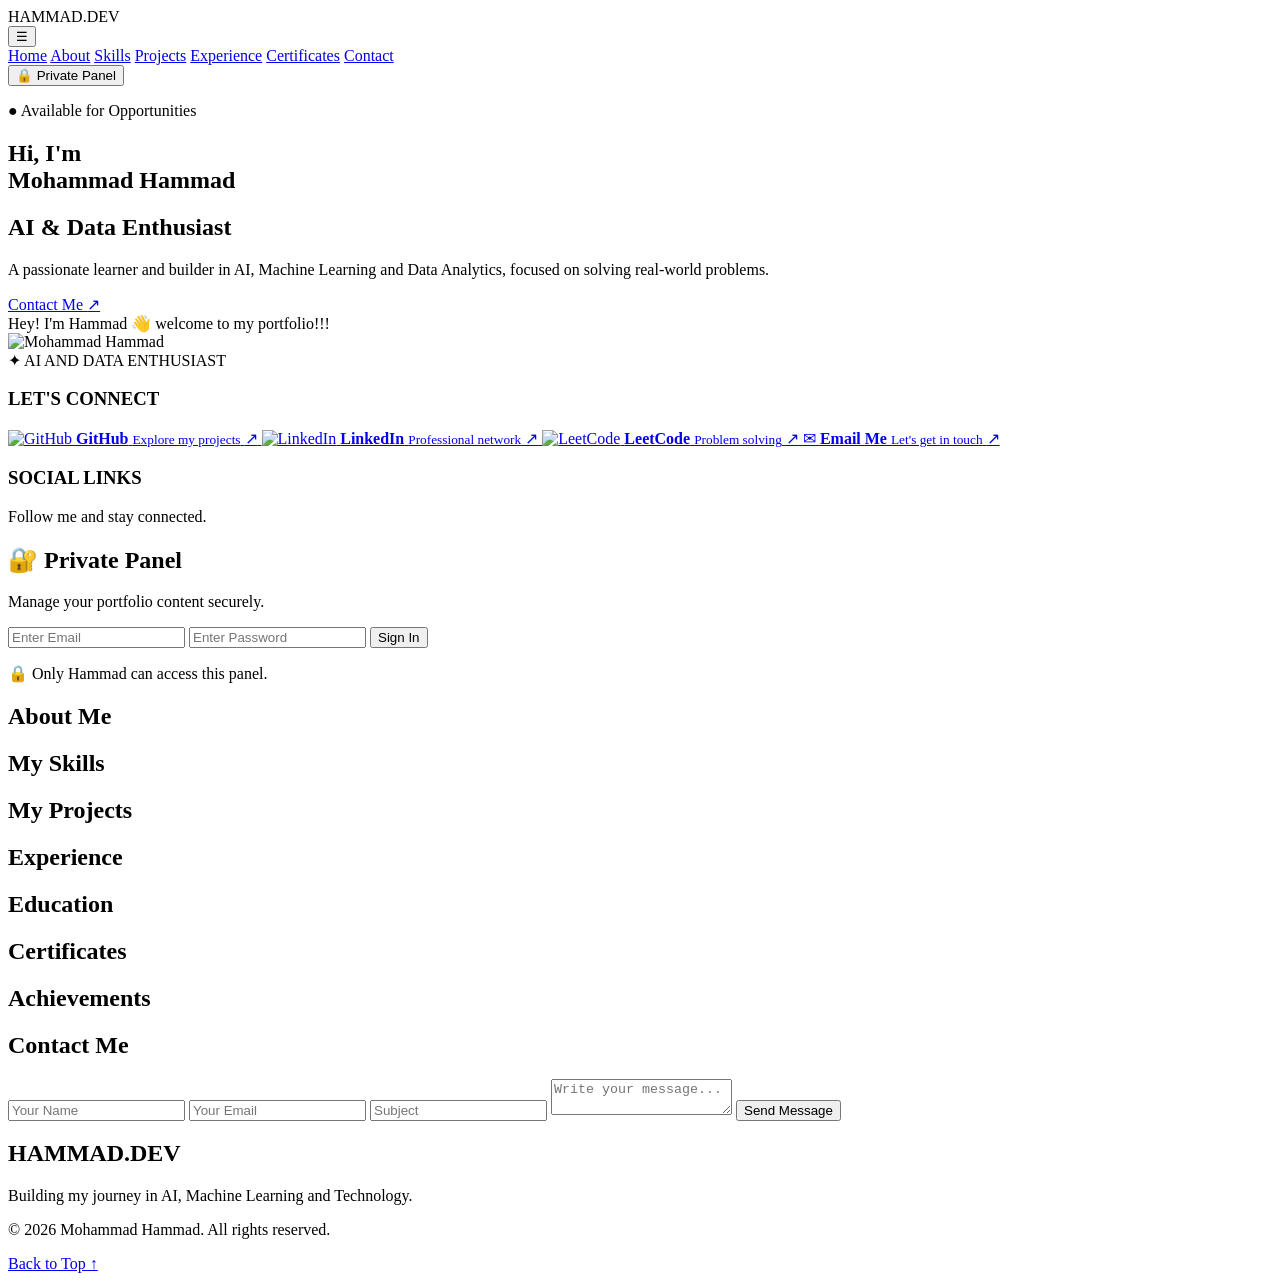
==== index.html @ 55e9fec9 "Add files via upload" ====
<!DOCTYPE html>
<html lang="en">

<head>
    <meta charset="UTF-8">
    <meta name="viewport" content="width=device-width, initial-scale=1.0">

    <title>Mohammad Hammad | Portfolio</title>

    <link rel="stylesheet" href="style.css">
    <meta name="description"
content="Mohammad Hammad's portfolio — AI, Machine Learning, Python and Data Analytics projects, skills and experience.">

<meta name="author" content="Mohammad Hammad">

<meta name="keywords"
content="Mohammad Hammad, AI, Machine Learning, Python, Data Analytics, Portfolio">

<meta property="og:title" content="Mohammad Hammad | HAMMAD.DEV">

<meta property="og:description"
content="Explore my journey in Artificial Intelligence, Machine Learning and Data Analytics.">

<meta property="og:type" content="website">

<meta name="theme-color" content="#020b12">
<link rel="icon" type="image/png" href="images/favicon.png">
</head>

<body>

    <!-- Navigation Bar -->
    <header>
        <div class="logo">HAMMAD<span>.DEV</span></div>
<button id="menuToggle" class="menu-toggle">☰</button>
        <nav>
            <a href="#home">Home</a>
            <a href="#about">About</a>
            <a href="#skills">Skills</a>
            <a href="#projects">Projects</a>
            <a href="#experience">Experience</a>
            <a href="#certificates">Certificates</a>
            <a href="#contact">Contact</a>
        </nav>

        <button id="panelButton">🔒 Private Panel</button>
    </header>

    

    <!-- Main Homepage -->
    <!-- Main Homepage -->
<main id="home">

    <section class="hero">

        <!-- LEFT SIDE: Introduction -->
        <div class="hero-text">

            <p class="availability">
                ● Available for Opportunities
            </p>

            <h1>
                Hi, I'm<br>
                Mohammad <span>Hammad</span>
            </h1>

            <h2>AI & Data Enthusiast</h2>

            <p>
                A passionate learner and builder in AI,
                Machine Learning and Data Analytics,
                focused on solving real-world problems.
            </p>

            <a href="#contact" class="primary-btn">
                Contact Me <span>↗</span>
            </a>

        </div>


        <!-- RIGHT SIDE: Animated Bitmoji -->
        <div class="hero-visual">

            <div class="avatar-orbit"></div>

            <div class="avatar-glow"></div>

            <div class="avatar-container">

                <div class="hello-bubble">
                    Hey! I'm Hammad 👋 welcome to my portfolio!!!
                </div>

                <img
                    src="images/avatar.jpg"
                    alt="Mohammad Hammad"
                    class="profile-avatar"
                >

                <div class="avatar-badge">
                    ✦ AI AND DATA ENTHUSIAST
                </div>

            </div>

        </div>

    </section>


    <!-- Professional Connections -->
    <section class="connection-section">

        <h3 class="connection-heading">LET'S CONNECT</h3>

        <div class="featured-links">

            <!-- GitHub -->
            <a href="https://github.com/YOUR_USERNAME"
               target="_blank"
               rel="noopener noreferrer"
               class="featured-link">

                <img src="https://cdn.simpleicons.org/github/FFFFFF"
                     alt="GitHub">

                <span>
                    <strong>GitHub</strong>
                    <small>Explore my projects</small>
                </span>

                <span class="link-arrow">↗</span>
            </a>


            <!-- LinkedIn -->
            <a href="https://linkedin.com/in/YOUR_USERNAME"
               target="_blank"
               rel="noopener noreferrer"
               class="featured-link">

                <img src="https://cdn.simpleicons.org/linkedin/0A66C2"
                     alt="LinkedIn">

                <span>
                    <strong>LinkedIn</strong>
                    <small>Professional network</small>
                </span>

                <span class="link-arrow">↗</span>
            </a>


            <!-- LeetCode -->
            <a href="https://leetcode.com/u/YOUR_USERNAME/"
               target="_blank"
               rel="noopener noreferrer"
               class="featured-link">

                <img src="https://cdn.simpleicons.org/leetcode/FFA116"
                     alt="LeetCode">

                <span>
                    <strong>LeetCode</strong>
                    <small>Problem solving</small>
                </span>

                <span class="link-arrow">↗</span>
            </a>


            <!-- Email -->
            <a href="mailto:YOUR_EMAIL@gmail.com"
               class="featured-link">

                <span class="email-icon">✉</span>

                <span>
                    <strong>Email Me</strong>
                    <small>Let's get in touch</small>
                </span>

                <span class="link-arrow">↗</span>
            </a>

        </div>

    </section>


    <!-- Social Media -->
    <section class="social-section">

        <h3 class="connection-heading">SOCIAL LINKS</h3>

        <p class="social-description">
            Follow me and stay connected.
        </p>

        <div id="socialLinks" class="social-links"></div>

    </section>

</main>
        <!-- Private Panel -->
        <section class="private-panel" id="privatePanel">

            <h2>🔐 Private Panel</h2>

            <p>Manage your portfolio content securely.</p>

            <form id="loginForm">

                <input type="email" placeholder="Enter Email" required>

                <input type="password" placeholder="Enter Password" required>

                <button type="submit">Sign In</button>

            </form>

            <p class="security-note">
                🔒 Only Hammad can access this panel.
            </p>

        </section>
        <!-- About Section -->
<!-- About -->
<section id="about">
    <h2>About Me</h2>
    <div id="publicAbout" class="about-list"></div>
</section>

<!-- Skills -->
<section id="skills">
    <h2>My Skills</h2>
    <div id="publicSkills" class="skill-list"></div>
</section>

<!-- Projects -->
<section id="projects">
    <h2>My Projects</h2>
    <div id="publicProjects" class="public-projects"></div>
</section>

<!-- Experience -->
<section id="experience">
    <h2>Experience</h2>
    <div id="publicExperience"></div>
</section>

<!-- Education -->
<section id="education">
    <h2>Education</h2>
    <div id="publicEducation"></div>
</section>

<!-- Certificates -->
<section id="certificates">
    <h2>Certificates</h2>
    <div id="publicCertificates"></div>
</section>

<!-- Achievements -->
<section id="achievements">
    <h2>Achievements</h2>
    <div id="publicAchievements"></div>
</section>

<!-- Contact -->
<section id="contact">
    <h2>Contact Me</h2>
    <div id="publicContact"></div>
</section>
<form id="contactForm" class="contact-form">

    <input
        type="text"
        id="contactName"
        placeholder="Your Name"
        maxlength="100"
        required
    >

    <input
        type="email"
        id="contactEmail"
        placeholder="Your Email"
        maxlength="254"
        required
    >

    <input
        type="text"
        id="contactSubject"
        placeholder="Subject"
        maxlength="200"
        required
    >

    <textarea
        id="contactMessage"
        placeholder="Write your message..."
        maxlength="5000"
        required
    ></textarea>

    <button type="submit" id="sendMessage">
        Send Message
    </button>

    <p id="contactStatus"></p>

</form>

    </main>

    <script src="script.js"></script>
    <script type="module" src="portfolio.js"></script>
<footer class="site-footer">

    <h2>HAMMAD<span>.DEV</span></h2>

    <p>Building my journey in AI, Machine Learning and Technology.</p>

    <p>© 2026 Mohammad Hammad. All rights reserved.</p>

    <a href="#home">Back to Top ↑</a>

</footer>
</body>
</html>
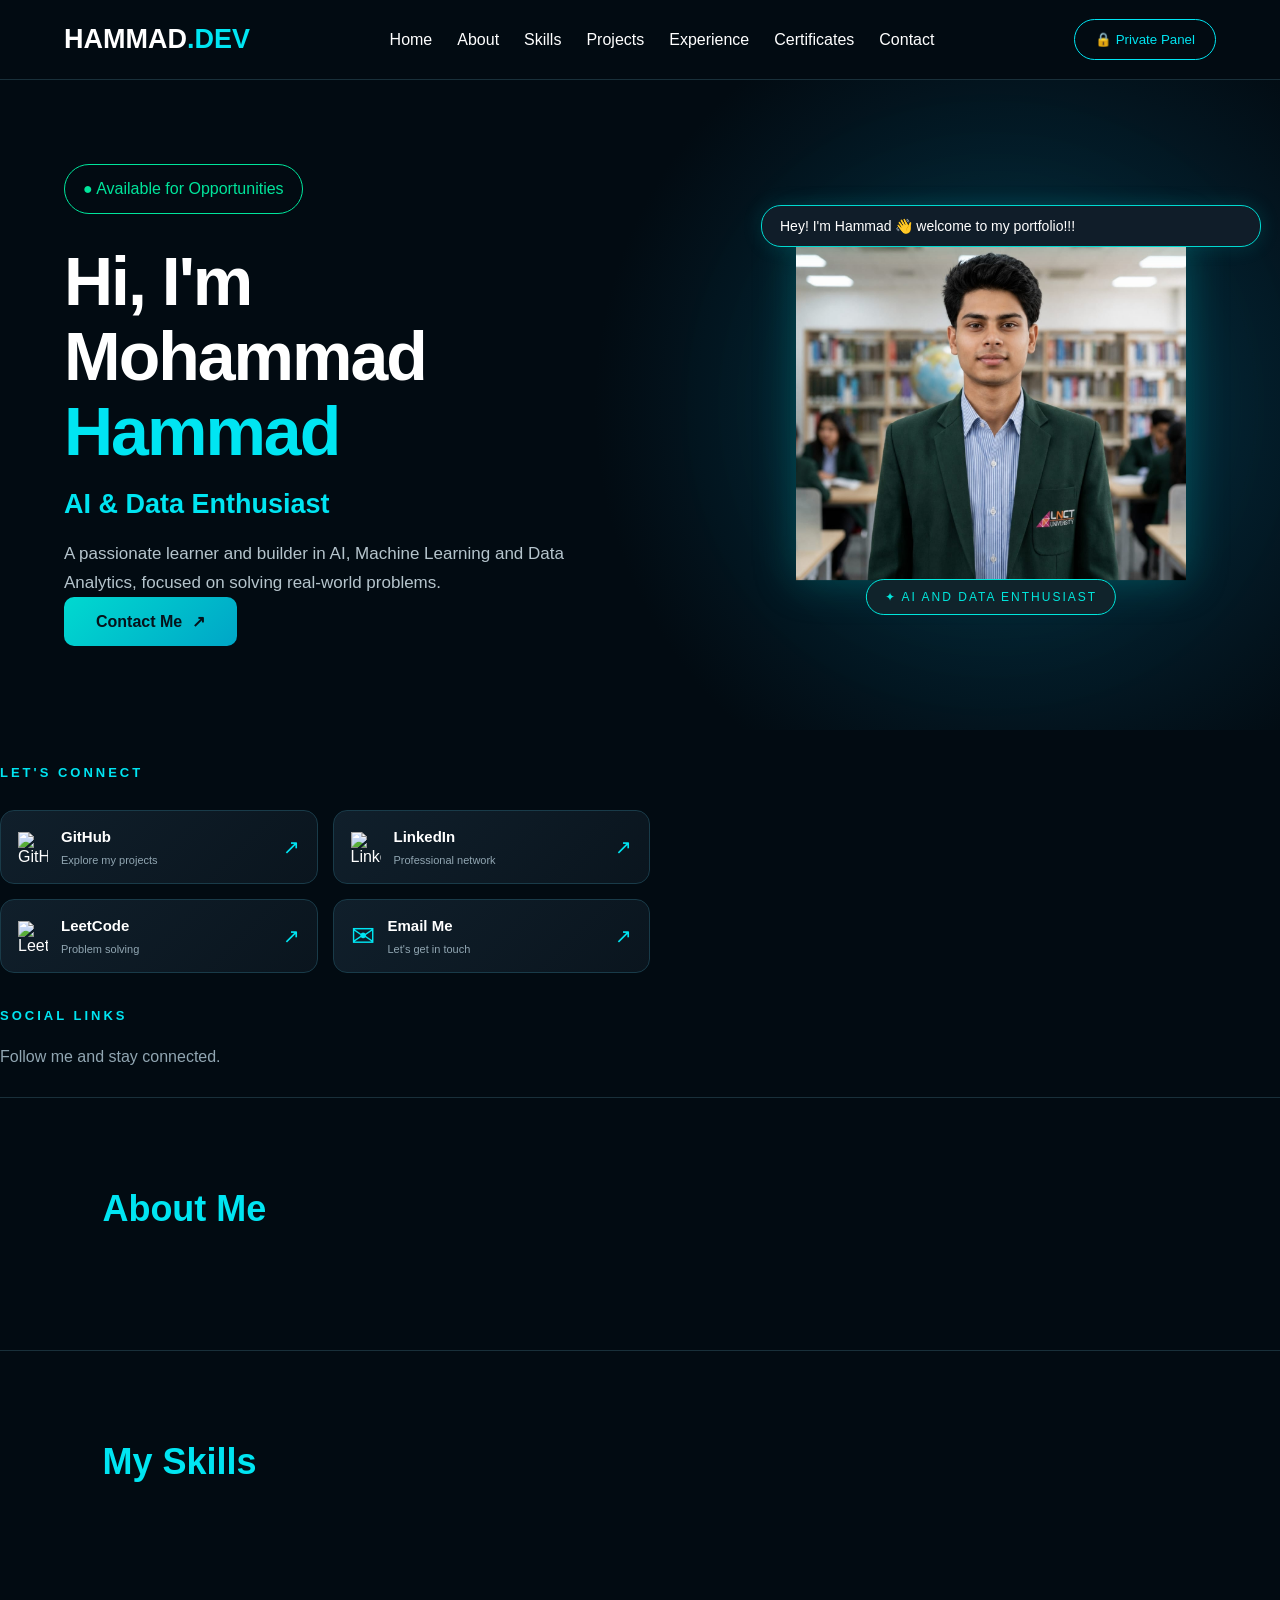
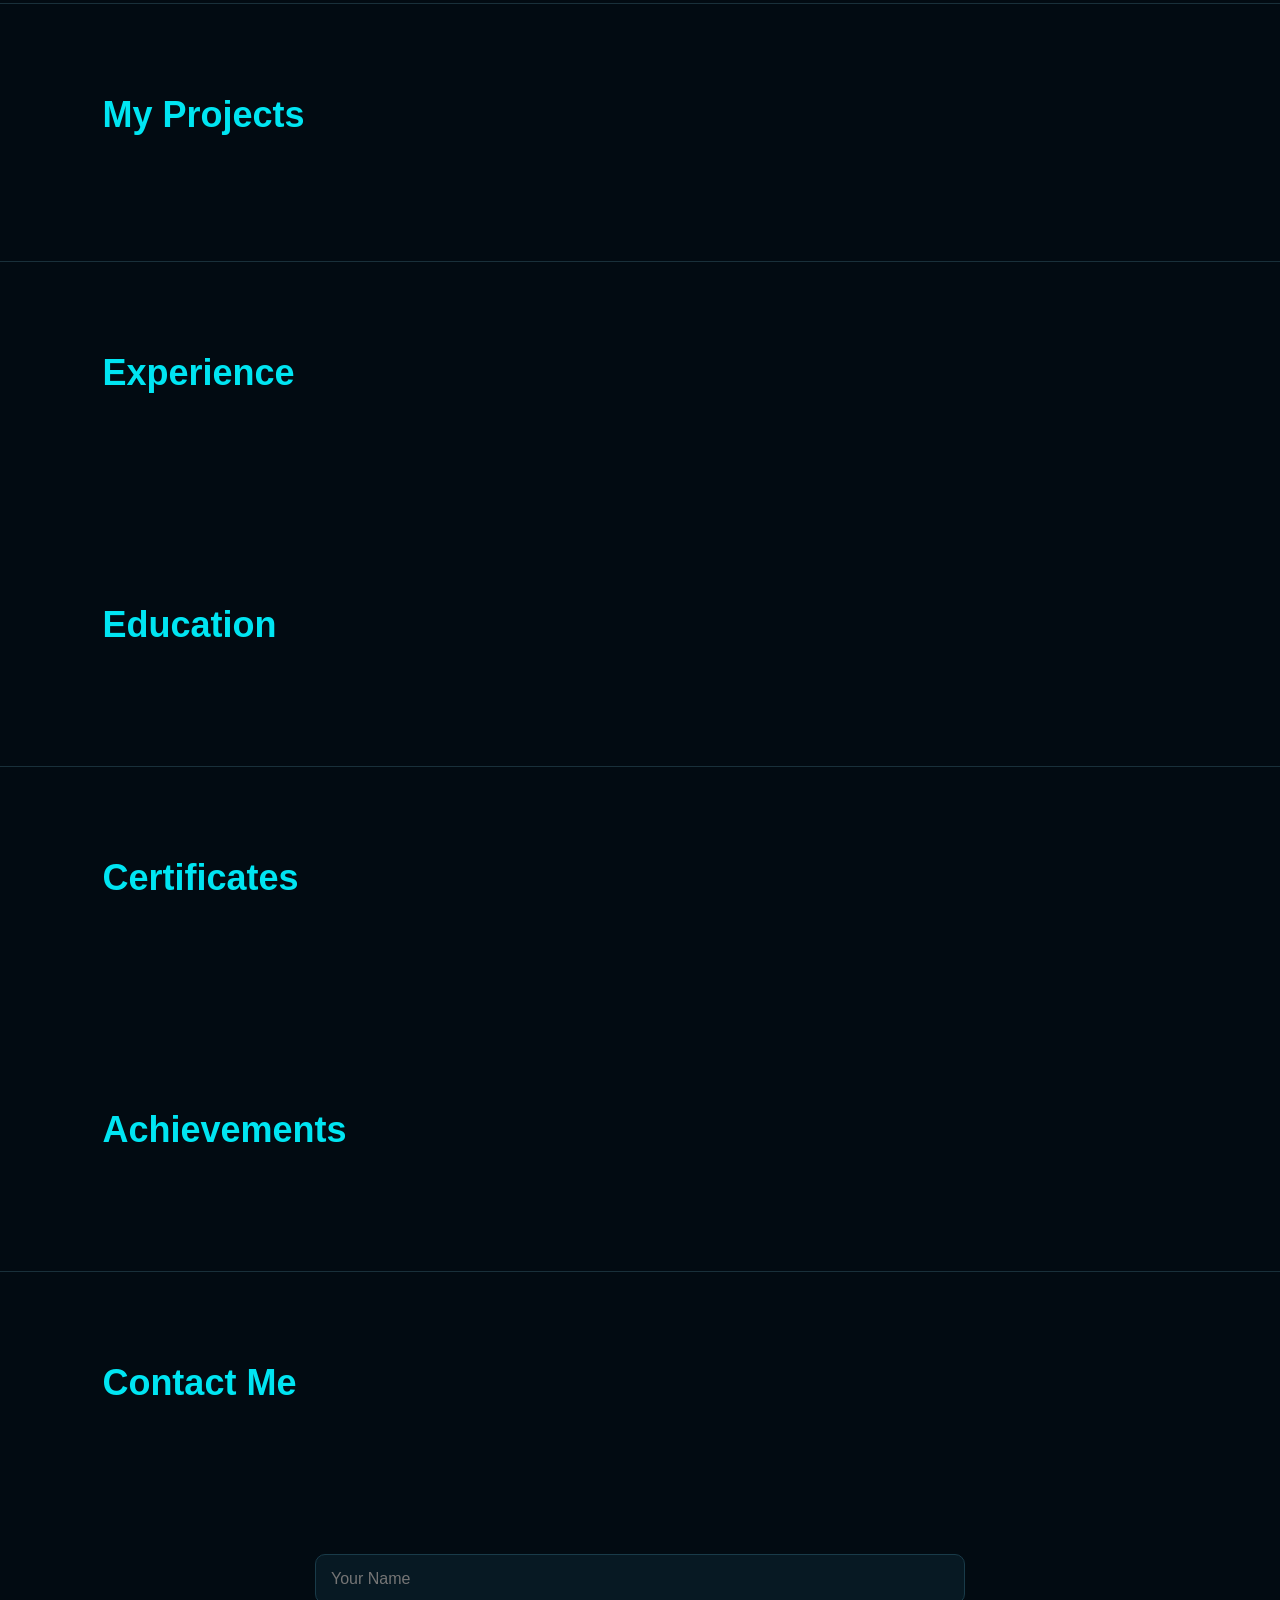
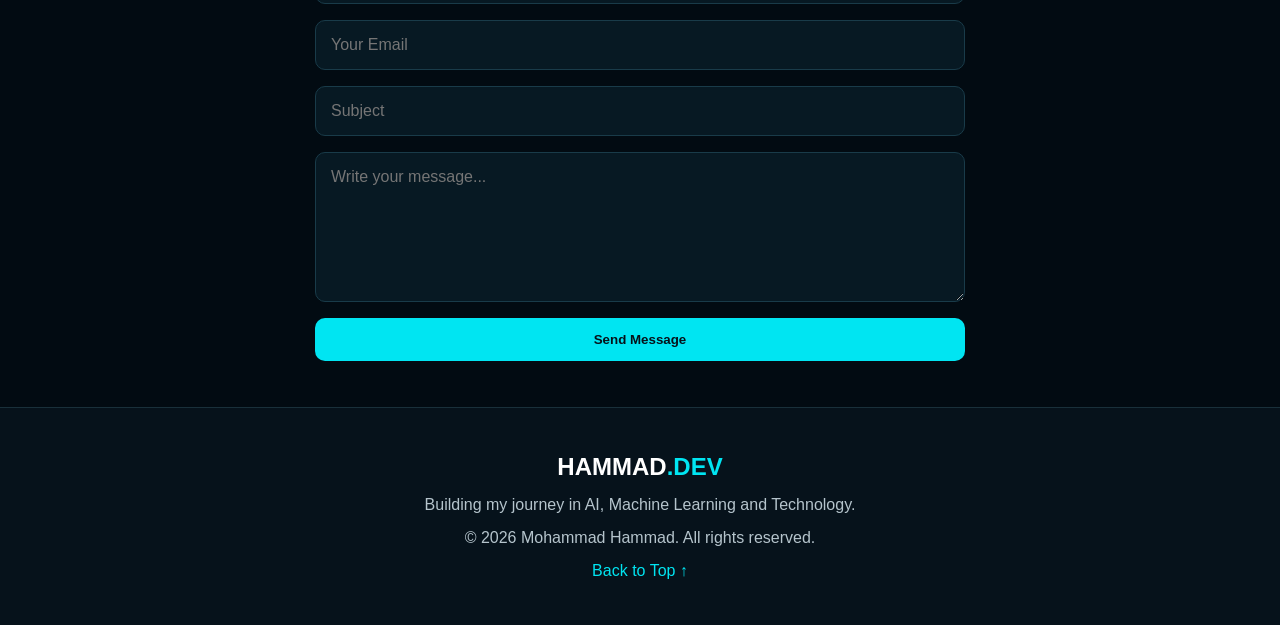
==== commit bf34df39: "Update index.html" ====
--- a/index.html
+++ b/index.html
@@ -119,7 +119,7 @@
         <div class="featured-links">
 
             <!-- GitHub -->
-            <a href="https://github.com/YOUR_USERNAME"
+            <a href="https://github.com/hammadhd02"
                target="_blank"
                rel="noopener noreferrer"
                class="featured-link">
@@ -137,12 +137,12 @@
 
 
             <!-- LinkedIn -->
-            <a href="https://linkedin.com/in/YOUR_USERNAME"
+            <a href="https://linkedin.com/in/hammadhd02"
                target="_blank"
                rel="noopener noreferrer"
                class="featured-link">
 
-                <img src="https://cdn.simpleicons.org/linkedin/0A66C2"
+                <img src="https://cdn.simpleicons.org/linkedIn/0A66C2"
                      alt="LinkedIn">
 
                 <span>
@@ -173,7 +173,7 @@
 
 
             <!-- Email -->
-            <a href="mailto:YOUR_EMAIL@gmail.com"
+            <a href="mailto:hammadhd02@gmail.com"
                class="featured-link">
 
                 <span class="email-icon">✉</span>
@@ -332,4 +332,4 @@
 
 </footer>
 </body>
-</html>+</html>
--- a/style.css
+++ b/style.css
@@ -0,0 +1,1422 @@
+* {
+    margin: 0;
+    padding: 0;
+    box-sizing: border-box;
+}
+
+html {
+    scroll-behavior: smooth;
+}
+
+body {
+    background: #020b12;
+    color: white;
+    font-family: Arial, sans-serif;
+}
+
+:root {
+    --cyan: #00e5f2;
+    --background: #020b12;
+    --card: #071923;
+}
+header {
+    height: 80px;
+    padding: 0 5%;
+    display: flex;
+    align-items: center;
+    justify-content: space-between;
+    border-bottom: 1px solid #19303a;
+}
+
+.logo {
+    font-size: 27px;
+    font-weight: bold;
+}
+
+.logo span {
+    color: var(--cyan);
+}
+
+nav {
+    display: flex;
+    gap: 25px;
+}
+
+nav a {
+    color: white;
+    text-decoration: none;
+    transition: 0.3s;
+}
+
+nav a:hover {
+    color: var(--cyan);
+}
+
+#panelButton {
+    background: transparent;
+    color: var(--cyan);
+    border: 1px solid var(--cyan);
+    padding: 12px 20px;
+    border-radius: 25px;
+    cursor: pointer;
+}
+.hero {
+    min-height: 650px;
+    padding: 70px 5%;
+    display: flex;
+    align-items: center;
+    justify-content: space-between;
+    gap: 40px;
+}
+
+.hero-text {
+    max-width: 550px;
+}
+
+.availability {
+    color: #00e59b;
+    border: 1px solid #00e59b;
+    display: inline-block;
+    padding: 10px 18px;
+    border-radius: 25px;
+    margin-bottom: 30px;
+}
+
+.hero h1 {
+    font-size: 65px;
+    line-height: 1.1;
+}
+
+.hero h1 span {
+    color: var(--cyan);
+}
+
+.hero h2 {
+    margin: 20px 0;
+    font-size: 27px;
+}
+
+.hero-text > p:last-of-type {
+    color: #b5c4cc;
+    line-height: 1.7;
+    font-size: 17px;
+}
+
+.hero-text button {
+    margin-top: 25px;
+    padding: 15px 30px;
+    background: var(--cyan);
+    color: #001015;
+    border: none;
+    border-radius: 30px;
+    font-size: 16px;
+    font-weight: bold;
+    cursor: pointer;
+}
+
+.hero-image img {
+    width: 350px;
+    border-radius: 50%;
+    border: 3px solid var(--cyan);
+    box-shadow: 0 0 35px #00e5f255;
+    animation: float 3s ease-in-out infinite;
+}
+
+@keyframes float {
+    0%, 100% {
+        transform: translateY(0);
+    }
+
+    50% {
+        transform: translateY(-12px);
+    }
+}
+.private-panel {
+    display: none;
+    position: fixed;
+    top: 95px;
+    right: 20px;
+    width: 400px;
+    padding: 35px;
+    background: var(--card);
+    border: 1px solid var(--cyan);
+    border-radius: 20px;
+    box-shadow: 0 0 30px #00e5f222;
+    z-index: 10;
+}
+
+.private-panel h2 {
+    color: var(--cyan);
+    margin-bottom: 12px;
+}
+
+.private-panel > p {
+    color: #b5c4cc;
+    margin-bottom: 25px;
+}
+
+.private-panel input {
+    width: 100%;
+    padding: 16px;
+    margin-bottom: 18px;
+    background: #020b12;
+    color: white;
+    border: 1px solid #344650;
+    border-radius: 10px;
+    outline: none;
+}
+
+.private-panel input:focus {
+    border-color: var(--cyan);
+}
+
+.private-panel button {
+    width: 100%;
+    padding: 16px;
+    background: var(--cyan);
+    border: none;
+    border-radius: 10px;
+    font-weight: bold;
+    cursor: pointer;
+}
+
+.private-panel .security-note {
+    color: #ff7777;
+    background: #35151b;
+    padding: 14px;
+    margin-top: 20px;
+    border-radius: 10px;
+    text-align: center;
+}
+@media (max-width: 900px) {
+
+    header {
+        flex-wrap: wrap;
+        height: auto;
+        padding: 20px;
+        gap: 20px;
+    }
+
+    nav {
+        flex-wrap: wrap;
+        gap: 15px;
+    }
+
+    .hero {
+        flex-direction: column-reverse;
+        text-align: center;
+    }
+
+    .hero h1 {
+        font-size: 45px;
+    }
+
+    .hero-image img {
+        width: 230px;
+    }
+
+    .private-panel {
+        width: calc(100% - 30px);
+        right: 15px;
+    }
+}
+#about,
+#skills,
+#projects,
+#experience,
+#certificates,
+#contact {
+    padding: 80px 8%;
+    border-top: 1px solid #19303a;
+}
+
+section h2 {
+    color: var(--cyan);
+    font-size: 32px;
+    margin-bottom: 25px;
+}
+
+section p {
+    color: #b5c4cc;
+    line-height: 1.8;
+}
+
+.skill-list {
+    display: flex;
+    flex-wrap: wrap;
+    gap: 15px;
+}
+
+.skill-list span {
+    background: var(--card);
+    border: 1px solid var(--cyan);
+    padding: 12px 22px;
+    border-radius: 25px;
+}
+.project-button {
+    display: inline-block;
+    margin-top: 25px;
+    padding: 15px 30px;
+    background: var(--cyan);
+    color: #001015;
+    text-decoration: none;
+    border-radius: 30px;
+    font-weight: bold;
+}
+
+.social-links {
+    display: flex;
+    gap: 25px;
+    margin-top: 30px;
+}
+
+.social-links a {
+    color: #b5c4cc;
+    text-decoration: none;
+    transition: 0.3s;
+}
+
+.social-links a:hover {
+    color: var(--cyan);
+}
+.project-manager {
+    margin-top: 40px;
+    max-width: 750px;
+}
+
+.project-manager h2 {
+    color: var(--cyan);
+    margin: 25px 0;
+}
+
+.project-manager input,
+.project-manager textarea {
+    display: block;
+    width: 100%;
+    padding: 15px;
+    margin-bottom: 15px;
+    background: var(--card);
+    color: white;
+    border: 1px solid #344650;
+    border-radius: 8px;
+}
+
+.project-manager textarea {
+    min-height: 120px;
+}
+
+.project-manager button,
+#logoutButton {
+    padding: 12px 22px;
+    background: var(--cyan);
+    border: none;
+    border-radius: 8px;
+    cursor: pointer;
+}
+
+.project-item {
+    background: var(--card);
+    padding: 20px;
+    margin: 15px 0;
+    border: 1px solid #19303a;
+    border-radius: 12px;
+}
+
+.project-item h3 {
+    color: var(--cyan);
+    margin-bottom: 10px;
+}
+
+.project-item p {
+    color: #b5c4cc;
+    margin-bottom: 15px;
+}
+.public-projects {
+    display: grid;
+    grid-template-columns: repeat(auto-fit, minmax(250px, 1fr));
+    gap: 25px;
+    margin-top: 35px;
+}
+
+.public-project-card {
+    background: var(--card);
+    border: 1px solid #19303a;
+    border-radius: 15px;
+    padding: 25px;
+    transition: 0.3s;
+}
+
+.public-project-card:hover {
+    border-color: var(--cyan);
+    transform: translateY(-5px);
+}
+
+.public-project-card h3 {
+    color: var(--cyan);
+    margin-bottom: 15px;
+}
+
+.public-project-card p {
+    color: #b5c4cc;
+    margin-bottom: 20px;
+}
+
+.public-project-card a {
+    color: var(--cyan);
+    text-decoration: none;
+}
+.admin-layout {
+    display: grid;
+    grid-template-columns: 220px 1fr;
+    gap: 25px;
+    margin-top: 35px;
+}
+
+.admin-sidebar {
+    background: var(--card);
+    padding: 20px;
+    border-radius: 15px;
+    display: flex;
+    flex-direction: column;
+    gap: 10px;
+    height: fit-content;
+}
+
+.admin-sidebar button {
+    padding: 13px;
+    text-align: left;
+    background: transparent;
+    color: white;
+    border: 1px solid #19303a;
+    border-radius: 8px;
+    cursor: pointer;
+}
+
+.admin-sidebar button:hover {
+    color: var(--cyan);
+    border-color: var(--cyan);
+}
+
+.admin-content {
+    min-width: 0;
+}
+
+.statistics {
+    display: grid;
+    grid-template-columns: repeat(3, 1fr);
+    gap: 15px;
+    margin-top: 25px;
+}
+
+.statistics .admin-card {
+    text-align: center;
+}
+
+.admin-content form {
+    display: grid;
+    gap: 15px;
+    margin: 25px 0;
+    max-width: 650px;
+}
+
+.admin-content input:not([type="checkbox"]):not([type="file"]),
+.admin-content textarea {
+    width: 100%;
+    padding: 14px;
+    background: var(--card);
+    color: white;
+    border: 1px solid #344650;
+    border-radius: 8px;
+}
+
+.admin-content textarea {
+    min-height: 110px;
+}
+
+.admin-content form button {
+    padding: 13px;
+    background: var(--cyan);
+    border: none;
+    border-radius: 8px;
+    cursor: pointer;
+}
+
+.publish-option {
+    display: flex;
+    gap: 10px;
+    align-items: center;
+}
+
+.project-item button {
+    margin: 5px;
+    padding: 9px 15px;
+}
+
+@media (max-width: 750px) {
+
+    .admin-layout {
+        grid-template-columns: 1fr;
+    }
+
+    .admin-sidebar {
+        display: grid;
+        grid-template-columns: repeat(2, 1fr);
+    }
+
+    .statistics {
+        grid-template-columns: repeat(2, 1fr);
+    }
+}
+.hero {
+    min-height: 650px;
+    background:
+        radial-gradient(circle at 80% 50%,
+        #063044 0%, transparent 40%);
+}
+
+.hero h1 {
+    font-size: clamp(42px, 6vw, 68px);
+    letter-spacing: -2px;
+}
+
+.hero h1 span {
+    color: var(--cyan);
+}
+
+.hero-image img {
+    border-radius: 25px;
+    border: 2px solid var(--cyan);
+    box-shadow: 0 0 45px #00e5f244;
+}
+
+.social-links {
+    display: flex;
+    gap: 25px;
+    flex-wrap: wrap;
+}
+
+.social-links a {
+    color: var(--cyan);
+    text-decoration: none;
+    padding: 10px 0;
+}
+
+.social-links a:hover {
+    color: white;
+}
+/* Premium portfolio cards */
+
+.portfolio-card {
+    background: linear-gradient(145deg, #0b202c, #06121b);
+    border: 1px solid #193b49;
+    border-radius: 18px;
+    padding: 25px;
+    transition: 0.3s ease;
+    overflow: hidden;
+}
+
+.portfolio-card:hover {
+    transform: translateY(-7px);
+    border-color: var(--cyan);
+    box-shadow: 0 12px 35px #00e5f220;
+}
+
+.portfolio-card h3 {
+    color: var(--cyan);
+    font-size: 21px;
+    margin-bottom: 12px;
+}
+
+.portfolio-card p {
+    color: #b5c4cc;
+    line-height: 1.7;
+    margin-bottom: 12px;
+}
+
+.card-subtitle {
+    color: #ffffff !important;
+    font-weight: bold;
+}
+
+.portfolio-card a {
+    display: inline-block;
+    color: var(--cyan);
+    text-decoration: none;
+    margin-top: 12px;
+    margin-right: 15px;
+}
+
+.portfolio-card a:hover {
+    color: white;
+}
+
+/* Project images */
+
+.project-image {
+    width: 100%;
+    height: 190px;
+    object-fit: cover;
+    border-radius: 12px;
+    margin-bottom: 20px;
+}
+
+/* Section headings */
+
+#about,
+#skills,
+#projects,
+#experience,
+#education,
+#certificates,
+#achievements,
+#contact {
+    padding: 90px 8%;
+    scroll-margin-top: 30px;
+}
+
+section h2 {
+    font-size: 36px;
+    margin-bottom: 30px;
+}
+
+/* Responsive layout */
+
+@media (max-width: 768px) {
+
+    .hero {
+        padding: 50px 6%;
+    }
+
+    .hero h1 {
+        font-size: 43px;
+    }
+
+    .portfolio-card {
+        padding: 20px;
+    }
+
+    #about,
+    #skills,
+    #projects,
+    #experience,
+    #education,
+    #certificates,
+    #achievements,
+    #contact {
+        padding: 60px 6%;
+    }
+}
+.site-footer {
+    text-align: center;
+    padding: 45px 20px;
+    background: #06121b;
+    border-top: 1px solid #19303a;
+}
+
+.site-footer h2 span {
+    color: var(--cyan);
+}
+
+.site-footer p {
+    color: #b5c4cc;
+    margin: 15px 0;
+}
+
+.site-footer a {
+    color: var(--cyan);
+    text-decoration: none;
+}
+.menu-toggle {
+    display: none;
+    background: transparent;
+    color: var(--cyan);
+    border: none;
+    font-size: 28px;
+    cursor: pointer;
+}
+
+@media (max-width: 900px) {
+
+    header {
+        position: relative;
+    }
+
+    .menu-toggle {
+        display: block;
+    }
+
+    header nav {
+        display: none;
+        position: absolute;
+        top: 80px;
+        left: 0;
+        width: 100%;
+        padding: 25px;
+        background: #071923;
+        flex-direction: column;
+        z-index: 100;
+    }
+
+    header nav.active {
+        display: flex;
+    }
+}
+.contact-form {
+    max-width: 650px;
+    margin: 30px auto;
+    display: grid;
+    gap: 16px;
+}
+
+.contact-form input,
+.contact-form textarea {
+    width: 100%;
+    padding: 15px;
+    background: var(--card);
+    color: white;
+    border: 1px solid #193b49;
+    border-radius: 10px;
+    font: inherit;
+}
+
+.contact-form textarea {
+    min-height: 150px;
+    resize: vertical;
+}
+
+.contact-form button {
+    padding: 14px;
+    background: var(--cyan);
+    color: #06121a;
+    border: none;
+    border-radius: 10px;
+    font-weight: bold;
+    cursor: pointer;
+}
+
+.contact-form button:disabled {
+    opacity: 0.6;
+    cursor: wait;
+}
+
+#contactStatus {
+    text-align: center;
+}
+.message-badge {
+    background: #e63946;
+    color: white;
+    font-size: 12px;
+    padding: 3px 8px;
+    border-radius: 20px;
+    margin-left: 8px;
+    font-weight: bold;
+}
+/* Social Media Brand Icons */
+
+#socialLinks {
+    display: flex;
+    align-items: center;
+    gap: 18px;
+    flex-wrap: wrap;
+}
+
+.social-icon {
+    width: 48px;
+    height: 48px;
+    display: flex;
+    align-items: center;
+    justify-content: center;
+    background: var(--card);
+    border: 1px solid #193b49;
+    border-radius: 12px;
+    transition: 0.3s ease;
+}
+
+.social-icon img {
+    width: 24px;
+    height: 24px;
+    filter: invert(1);
+}
+
+.social-icon:hover {
+    transform: translateY(-5px);
+    border-color: var(--cyan);
+    box-shadow: 0 0 15px rgba(0, 220, 220, 0.25);
+}
+.social-links {
+    display: flex;
+    align-items: center;
+    gap: 15px;
+    flex-wrap: wrap;
+    margin-top: 25px;
+}
+
+.social-icon {
+    width: 48px;
+    height: 48px;
+    display: flex;
+    align-items: center;
+    justify-content: center;
+    background: var(--card);
+    border: 1px solid #193b49;
+    border-radius: 12px;
+    transition: 0.3s ease;
+}
+
+.social-icon img {
+    width: 24px;
+    height: 24px;
+    filter: invert(1);
+}
+
+.social-icon:hover {
+    transform: translateY(-5px);
+    border-color: var(--cyan);
+}
+/* Featured Contact Links */
+
+.featured-links {
+    display: flex;
+    gap: 15px;
+    flex-wrap: wrap;
+    margin-top: 30px;
+    margin-bottom: 25px;
+}
+
+.featured-link {
+    display: flex;
+    align-items: center;
+    gap: 13px;
+    min-width: 190px;
+    padding: 14px 17px;
+    background: linear-gradient(
+        135deg,
+        #101f2b,
+        #0a151e
+    );
+    border: 1px solid #193b49;
+    border-radius: 14px;
+    text-decoration: none;
+    color: white;
+    transition: all 0.3s ease;
+}
+
+.featured-link:hover {
+    transform: translateY(-5px);
+    border-color: var(--cyan);
+    box-shadow: 0 8px 25px rgba(0, 220, 220, 0.15);
+}
+
+.featured-link img {
+    width: 30px;
+    height: 30px;
+    object-fit: contain;
+}
+
+.featured-link > span:nth-child(2) {
+    display: flex;
+    flex-direction: column;
+    gap: 4px;
+}
+
+.featured-link strong {
+    font-size: 15px;
+}
+
+.featured-link small {
+    color: #91a6b2;
+    font-size: 11px;
+}
+
+.link-arrow {
+    margin-left: auto;
+    color: var(--cyan);
+    font-size: 20px;
+}
+
+.email-icon {
+    font-size: 29px;
+    color: var(--cyan);
+}
+
+@media (max-width: 600px) {
+    .featured-links {
+        display: grid;
+        grid-template-columns: 1fr;
+    }
+
+    .featured-link {
+        width: 100%;
+    }
+}
+/* Connection Section */
+
+.connection-section,
+.social-section {
+    margin-top: 35px;
+}
+
+.connection-heading {
+    font-size: 13px;
+    letter-spacing: 3px;
+    color: var(--cyan);
+    margin-bottom: 20px;
+}
+
+.featured-links {
+    display: grid;
+    grid-template-columns: repeat(2, minmax(0, 1fr));
+    gap: 15px;
+    max-width: 650px;
+}
+
+.featured-link {
+    display: flex;
+    align-items: center;
+    gap: 13px;
+    padding: 17px;
+    background: linear-gradient(135deg, #101f2b, #0a151e);
+    border: 1px solid #193b49;
+    border-radius: 14px;
+    color: white;
+    text-decoration: none;
+    transition: 0.3s ease;
+}
+
+.featured-link:hover {
+    transform: translateY(-5px);
+    border-color: var(--cyan);
+    box-shadow: 0 8px 25px rgba(0, 220, 220, 0.15);
+}
+
+.featured-link img {
+    width: 30px;
+    height: 30px;
+}
+
+.featured-link strong {
+    display: block;
+    font-size: 15px;
+}
+
+.featured-link small {
+    display: block;
+    margin-top: 5px;
+    color: #91a6b2;
+    font-size: 11px;
+}
+
+.link-arrow {
+    margin-left: auto;
+    color: var(--cyan);
+    font-size: 20px;
+}
+
+.email-icon {
+    font-size: 29px;
+    color: var(--cyan);
+}
+
+.social-description {
+    color: #91a6b2;
+    margin-bottom: 18px;
+}
+
+#socialLinks {
+    display: flex;
+    gap: 20px;
+    flex-wrap: wrap;
+}
+
+.social-icon {
+    display: flex;
+    flex-direction: column;
+    align-items: center;
+    gap: 8px;
+    text-decoration: none;
+    color: white;
+    transition: 0.3s ease;
+}
+
+.social-icon img {
+    width: 27px;
+    height: 27px;
+    filter: invert(1);
+}
+
+.social-icon:hover {
+    transform: translateY(-5px);
+    color: var(--cyan);
+}
+
+@media(max-width: 600px) {
+    .featured-links {
+        grid-template-columns: 1fr;
+    }
+}
+.primary-btn {
+    display: inline-flex;
+    align-items: center;
+    justify-content: center;
+    gap: 10px;
+    padding: 15px 32px;
+    min-width: 170px;
+    border-radius: 10px;
+    background: linear-gradient(135deg, #00d9d0, #00a6c7);
+    color: #06121a;
+    font-size: 16px;
+    font-weight: 700;
+    text-decoration: none;
+    transition: 0.3s ease;
+}
+
+.primary-btn:hover {
+    transform: translateY(-3px);
+    box-shadow: 0 8px 25px rgba(0, 220, 220, 0.3);
+}
+/* HERO AVATAR EXPERIENCE */
+
+.hero-visual {
+    position: relative;
+    display: flex;
+    justify-content: center;
+    align-items: center;
+    min-height: 400px;
+    isolation: isolate;
+}
+
+/* Rotating ring */
+
+.orbit-ring {
+    position: absolute;
+    width: 340px;
+    height: 340px;
+    border: 2px dashed rgba(0, 220, 220, 0.45);
+    border-radius: 50%;
+    animation: rotateOrbit 18s linear infinite;
+    z-index: -1;
+}
+
+/* Glowing background */
+
+.avatar-glow {
+    position: absolute;
+    width: 260px;
+    height: 260px;
+    background: var(--cyan);
+    border-radius: 50%;
+    filter: blur(100px);
+    opacity: 0.16;
+    z-index: -1;
+}
+
+/* Avatar */
+
+.avatar-wrapper {
+    position: relative;
+    animation: avatarEnter 1.2s ease-out both,
+               avatarFloat 4s ease-in-out 1.2s infinite;
+}
+
+.profile-avatar {
+    width: 320px;
+    height: 320px;
+    object-fit: contain;
+    filter: drop-shadow(0 0 20px rgba(0, 220, 220, 0.25));
+    transition: transform 0.4s ease;
+}
+
+.profile-avatar:hover {
+    transform: scale(1.08) rotate(-3deg);
+}
+
+/* Introduction bubble */
+
+.hello-bubble {
+    position: absolute;
+    top: 5px;
+    right: -75px;
+    background: #102632;
+    color: white;
+    padding: 13px 18px;
+    border: 1px solid var(--cyan);
+    border-radius: 18px 18px 18px 3px;
+    font-size: 14px;
+    white-space: nowrap;
+    animation: bubbleAppear 1s ease 1.3s both;
+    box-shadow: 0 0 20px rgba(0, 220, 220, 0.15);
+}
+
+/* Badge */
+
+.avatar-badge {
+    position: absolute;
+    bottom: 20px;
+    left: 50%;
+    transform: translateX(-50%);
+    background: #102632;
+    color: var(--cyan);
+    border: 1px solid #245568;
+    padding: 9px 17px;
+    border-radius: 30px;
+    font-size: 11px;
+    letter-spacing: 2px;
+    white-space: nowrap;
+}
+
+/* Animations */
+
+@keyframes rotateOrbit {
+    to {
+        transform: rotate(360deg);
+    }
+}
+
+@keyframes avatarFloat {
+    0%, 100% {
+        transform: translateY(0);
+    }
+
+    50% {
+        transform: translateY(-15px);
+    }
+}
+
+@keyframes avatarEnter {
+    from {
+        opacity: 0;
+        transform: translateX(100px) scale(0.8);
+    }
+
+    to {
+        opacity: 1;
+        transform: translateX(0) scale(1);
+    }
+}
+
+@keyframes bubbleAppear {
+    from {
+        opacity: 0;
+        transform: translateY(15px) scale(0.8);
+    }
+
+    to {
+        opacity: 1;
+        transform: translateY(0) scale(1);
+    }
+}
+
+/* Mobile */
+
+@media(max-width: 768px) {
+
+    .hero-visual {
+        min-height: 320px;
+    }
+
+    .profile-avatar {
+        width: 250px;
+        height: 250px;
+    }
+
+    .orbit-ring {
+        width: 270px;
+        height: 270px;
+    }
+
+    .hello-bubble {
+        right: -35px;
+        top: -5px;
+        font-size: 12px;
+    }
+}
+
+/* Accessibility */
+
+@media(prefers-reduced-motion: reduce) {
+    .avatar-wrapper,
+    .orbit-ring,
+    .hello-bubble {
+        animation: none;
+    }
+}
+.hero-visual {
+    position: relative;
+    width: 450px;
+    height: 500px;
+    display: flex;
+    align-items: center;
+    justify-content: center;
+    perspective: 1000px;
+}
+
+.avatar-orbit {
+    position: absolute;
+    width: 340px;
+    height: 340px;
+    border: 2px solid rgba(0, 230, 220, 0.5);
+    border-radius: 50%;
+    box-shadow: 0 0 35px rgba(0, 230, 220, 0.2);
+    animation: orbitPulse 4s infinite ease-in-out;
+}
+
+.avatar-glow {
+    position: absolute;
+    width: 300px;
+    height: 300px;
+    background: #00d9d0;
+    filter: blur(100px);
+    opacity: 0.16;
+}
+
+.avatar-container {
+    position: relative;
+    z-index: 2;
+    animation: avatarFloat 4s ease-in-out infinite;
+}
+
+.profile-avatar {
+    width: 390px;
+    height: 450px;
+    object-fit: contain;
+    display: block;
+    transition: transform 0.25s ease-out;
+    transform-origin: center bottom;
+    will-change: transform;
+}
+
+.hello-bubble {
+    position: absolute;
+    top: 25px;
+    left: -35px;
+    background: #101d29;
+    color: white;
+    padding: 12px 18px;
+    border: 1px solid #00d9d0;
+    border-radius: 20px;
+    animation: bubbleFloat 3s infinite ease-in-out;
+    z-index: 3;
+}
+
+.avatar-badge {
+    position: absolute;
+    bottom: 15px;
+    left: 50%;
+    transform: translateX(-50%);
+    background: #10232b;
+    color: #00e6dc;
+    padding: 10px 18px;
+    border: 1px solid #00e6dc;
+    border-radius: 30px;
+    font-size: 12px;
+    white-space: nowrap;
+}
+
+@keyframes avatarFloat {
+    0%, 100% { transform: translateY(0); }
+    50% { transform: translateY(-13px); }
+}
+
+@keyframes orbitPulse {
+    0%, 100% { transform: scale(1); opacity: 0.6; }
+    50% { transform: scale(1.08); opacity: 1; }
+}
+
+@keyframes bubbleFloat {
+    0%, 100% { transform: translateY(0); }
+    50% { transform: translateY(-8px); }
+}
+
+@media (max-width: 768px) {
+    .hero-visual {
+        width: 100%;
+        height: 400px;
+    }
+
+    .profile-avatar {
+        width: 300px;
+        height: 360px;
+    }
+
+    .avatar-orbit {
+        width: 260px;
+        height: 260px;
+    }
+}
+/* =================================
+   HAMMAD.DEV PREMIUM LOGIN PAGE
+================================= */
+
+body:has(#loginSection:not([hidden])) {
+    min-height: 100vh;
+    background:
+        radial-gradient(circle at 15% 20%, #063b4a 0%, transparent 35%),
+        radial-gradient(circle at 85% 80%, #102c4d 0%, transparent 35%),
+        #050b14;
+
+    display: flex;
+    justify-content: center;
+    align-items: center;
+    padding: 25px;
+}
+
+/* Background glow */
+
+body:has(#loginSection:not([hidden]))::before {
+    content: "";
+    position: fixed;
+    width: 350px;
+    height: 350px;
+    background: #00e5ff;
+    filter: blur(150px);
+    opacity: 0.10;
+    top: 10%;
+    left: 10%;
+    pointer-events: none;
+}
+
+/* Login card */
+
+#loginSection.login-card {
+    position: relative;
+    z-index: 2;
+    width: 100%;
+    max-width: 420px;
+    padding: 45px 38px;
+    border-radius: 24px;
+
+    background: rgba(13, 25, 40, 0.88);
+    border: 1px solid rgba(0, 225, 255, 0.25);
+
+    box-shadow:
+        0 0 50px rgba(0, 225, 255, 0.08),
+        0 25px 70px rgba(0, 0, 0, 0.5);
+
+    backdrop-filter: blur(20px);
+    animation: loginAppear 0.8s ease;
+}
+
+/* Login heading */
+
+#loginSection h1 {
+    color: #ffffff;
+    font-size: 32px;
+    text-align: center;
+    margin-bottom: 12px;
+    letter-spacing: -1px;
+}
+
+#loginSection > p:first-of-type {
+    color: #9aafc4;
+    text-align: center;
+    font-size: 14px;
+    margin-bottom: 32px;
+}
+
+/* Login form */
+
+#loginForm {
+    display: flex;
+    flex-direction: column;
+    gap: 17px;
+}
+
+#loginForm input {
+    width: 100%;
+    padding: 15px 17px;
+
+    background: #091522;
+    border: 1px solid #263b50;
+    border-radius: 12px;
+
+    color: #ffffff;
+    font-size: 14px;
+    outline: none;
+
+    transition: 0.3s ease;
+}
+
+#loginForm input::placeholder {
+    color: #71869a;
+}
+
+#loginForm input:focus {
+    border-color: #00d9ed;
+    box-shadow: 0 0 15px rgba(0, 217, 237, 0.15);
+}
+
+/* Sign In button */
+
+#loginForm button {
+    margin-top: 8px;
+    padding: 15px;
+
+    border: none;
+    border-radius: 12px;
+
+    background: linear-gradient(110deg, #00c6d7, #007bff);
+    color: #03111c;
+
+    font-size: 16px;
+    font-weight: 700;
+    cursor: pointer;
+
+    transition: 0.3s ease;
+}
+
+#loginForm button:hover {
+    transform: translateY(-3px);
+    box-shadow: 0 8px 25px rgba(0, 210, 255, 0.3);
+}
+
+/* Private access message */
+
+#loginSection p[style*="color"] {
+    text-align: center;
+    margin-top: 25px;
+    font-size: 13px;
+    letter-spacing: 0.3px;
+}
+
+/* Error message */
+
+#message {
+    color: #ff7777;
+    text-align: center;
+    font-size: 13px;
+    margin-top: 15px;
+}
+
+/* Entrance animation */
+
+@keyframes loginAppear {
+    from {
+        opacity: 0;
+        transform: translateY(25px) scale(0.97);
+    }
+
+    to {
+        opacity: 1;
+        transform: translateY(0) scale(1);
+    }
+}
+
+/* Mobile responsive */
+
+@media (max-width: 480px) {
+    #loginSection.login-card {
+        padding: 35px 23px;
+    }
+
+    #loginSection h1 {
+        font-size: 27px;
+    }
+}
+
+/* Accessibility */
+
+@media (prefers-reduced-motion: reduce) {
+    #loginSection.login-card {
+        animation: none;
+    }
+}
